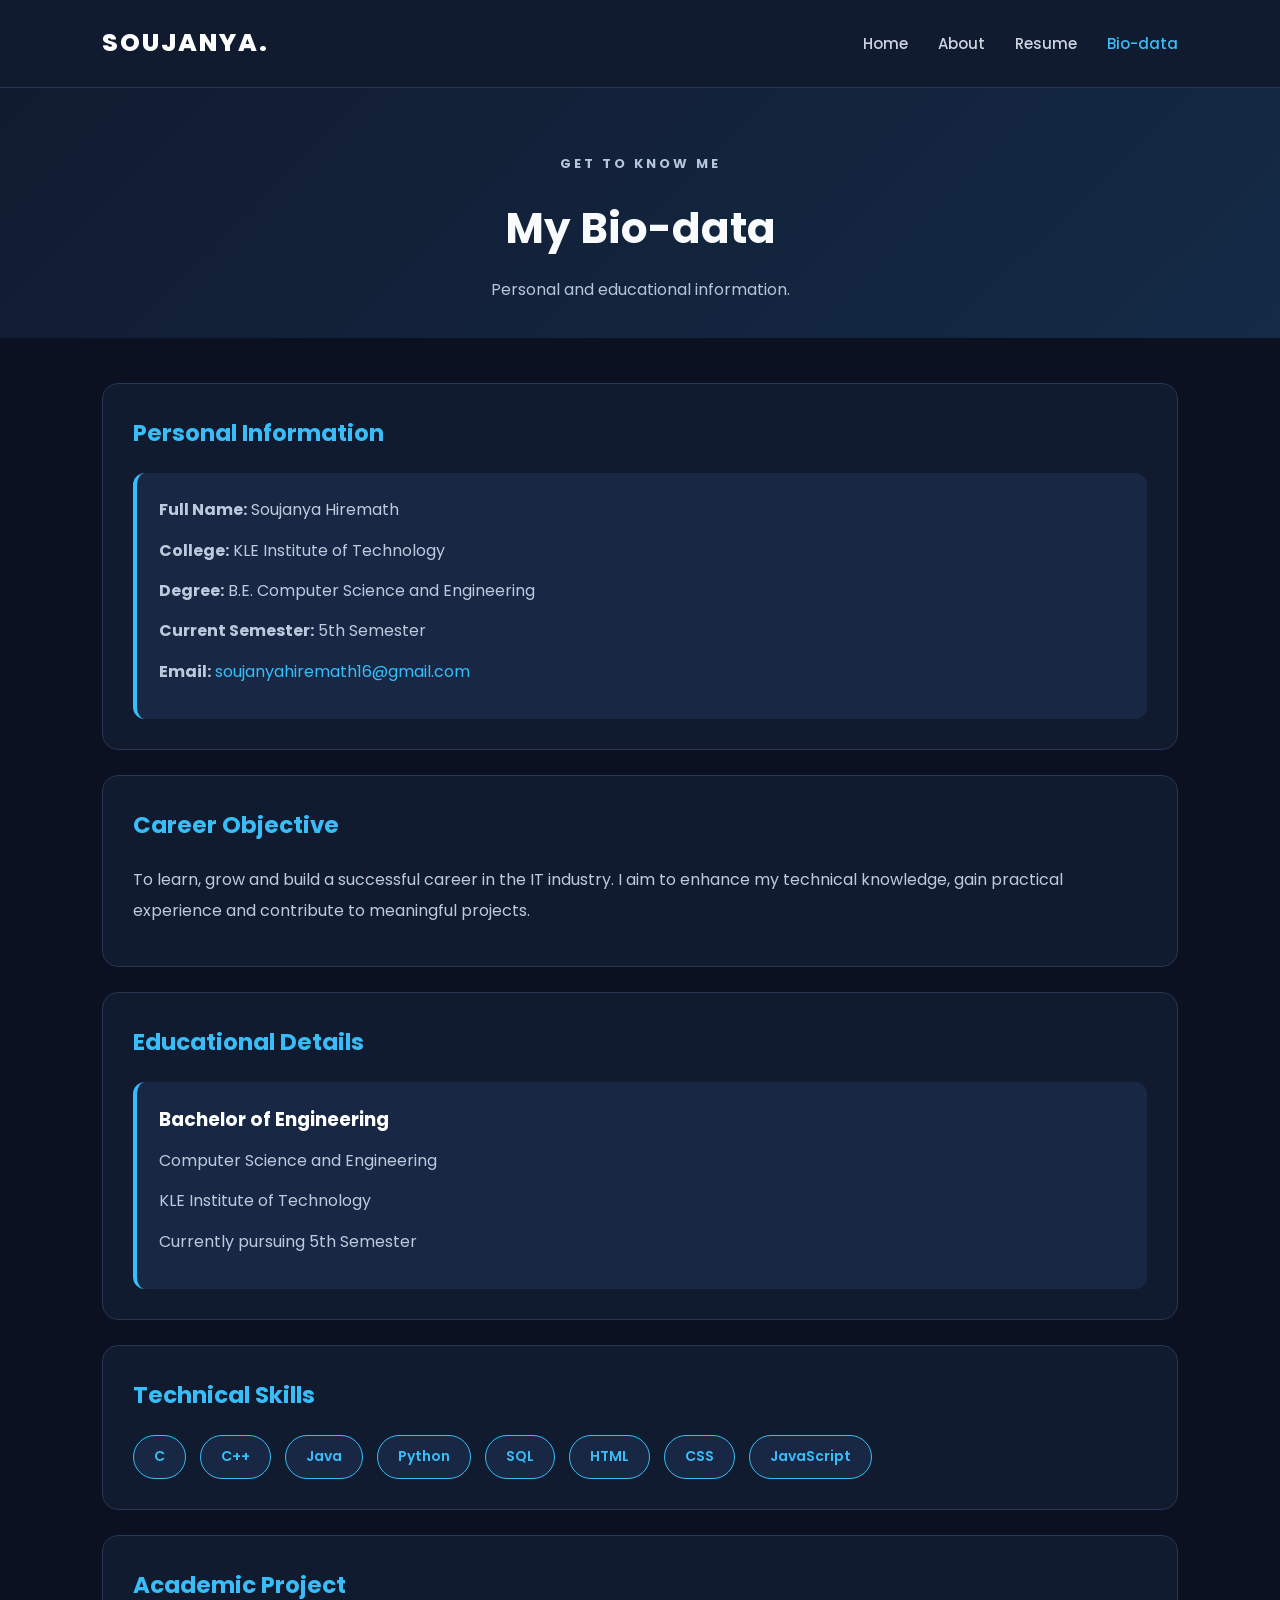
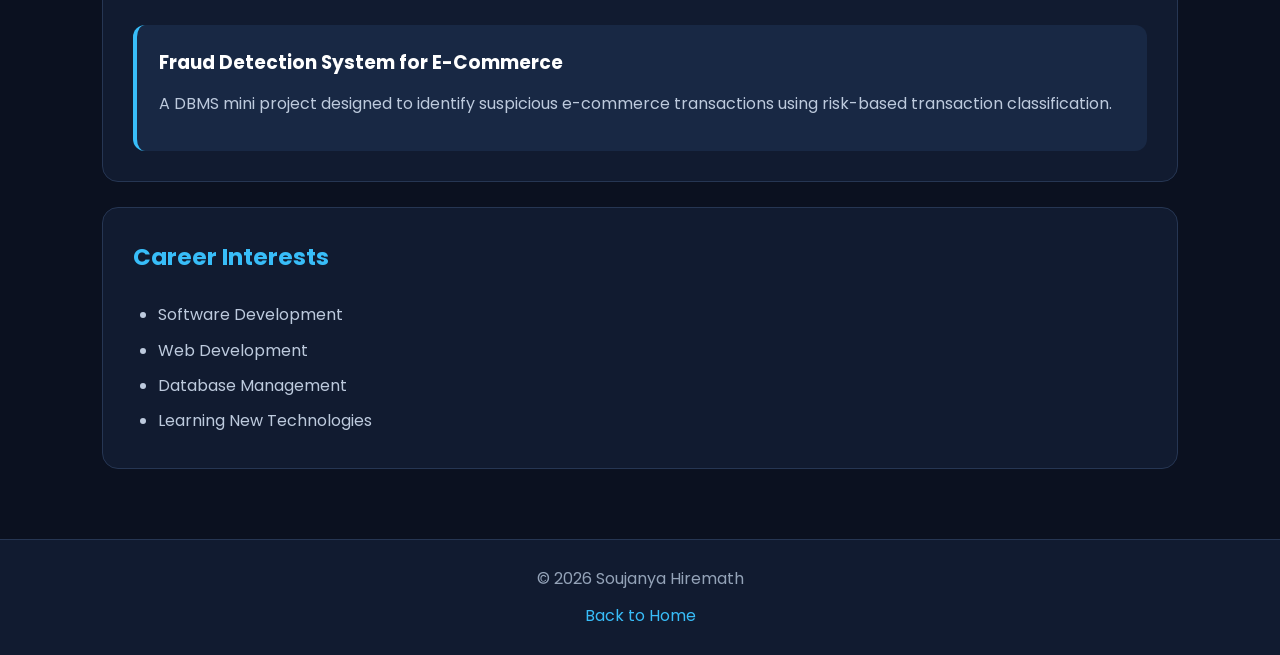
==== biodata.html @ b8db4fbe "Add files via upload" ====
<!DOCTYPE html>
<html lang="en">

<head>
    <meta charset="UTF-8">
    <meta name="viewport" content="width=device-width, initial-scale=1.0">

    <title>Bio-data | Soujanya Hiremath</title>

<link rel="stylesheet" href="style.css">
    <script src="script.js" defer></script>
</head>

<body>

    <!-- Navigation Bar -->
    <header>
        <nav class="navbar">

            <a href="index.html" class="logo">SOUJANYA.</a>

            <ul class="nav-links">
                <li><a href="index.html">Home</a></li>
                <li><a href="index.html#about">About</a></li>
                <li><a href="resume.html">Resume</a></li>
                <li><a href="biodata.html" class="active">Bio-data</a></li>
            </ul>

        </nav>
    </header>

    <!-- Page Heading -->
    <section class="resume-header">

        <p class="section-label">GET TO KNOW ME</p>

        <h1>My Bio-data</h1>

        <p>Personal and educational information.</p>

    </section>

    <!-- Main Content -->
    <main class="resume-container">

        <!-- Personal Information -->
        <section class="resume-section">

            <h2>Personal Information</h2>

            <div class="resume-card">

                <p><strong>Full Name:</strong> Soujanya Hiremath</p>

                <p><strong>College:</strong> KLE Institute of Technology</p>

                <p><strong>Degree:</strong> B.E. Computer Science and Engineering</p>

                <p><strong>Current Semester:</strong> 5th Semester</p>

                <p>
                    <strong>Email:</strong>
                    <a href="mailto:soujanyahiremath16@gmail.com">
                        soujanyahiremath16@gmail.com
                    </a>
                </p>

            </div>

        </section>

        <!-- Career Objective -->
        <section class="resume-section">

            <h2>Career Objective</h2>

            <p>
                To learn, grow and build a successful career in
                the IT industry. I aim to enhance my technical
                knowledge, gain practical experience and contribute
                to meaningful projects.
            </p>

        </section>

        <!-- Educational Details -->
        <section class="resume-section">

            <h2>Educational Details</h2>

            <div class="resume-card">

                <h3>Bachelor of Engineering</h3>

                <p>Computer Science and Engineering</p>

                <p>KLE Institute of Technology</p>

                <p>Currently pursuing 5th Semester</p>

            </div>

        </section>

        <!-- Technical Skills -->
        <section class="resume-section">

            <h2>Technical Skills</h2>

            <div class="skills-list">

                <span>C</span>
                <span>C++</span>
                <span>Java</span>
                <span>Python</span>
                <span>SQL</span>
                <span>HTML</span>
                <span>CSS</span>
                <span>JavaScript</span>

            </div>

        </section>

        <!-- Academic Project -->
        <section class="resume-section">

            <h2>Academic Project</h2>

            <div class="resume-card">

                <h3>Fraud Detection System for E-Commerce</h3>

                <p>
                    A DBMS mini project designed to identify
                    suspicious e-commerce transactions using
                    risk-based transaction classification.
                </p>

            </div>

        </section>

        <!-- Career Interest -->
        <section class="resume-section">

            <h2>Career Interests</h2>

            <ul class="strength-list">

                <li>Software Development</li>
                <li>Web Development</li>
                <li>Database Management</li>
                <li>Learning New Technologies</li>

            </ul>

        </section>

    </main>

    <!-- Footer -->
    <footer>

        <p>© 2026 Soujanya Hiremath</p>

        <a href="index.html">Back to Home</a>

    </footer>

</body>
</html>
---- style.css ----
@import url('https://fonts.googleapis.com/css2?family=Poppins:wght@300;400;500;600;700;800&display=swap');

* {
    margin: 0;
    padding: 0;
    box-sizing: border-box;
    font-family: 'Poppins', sans-serif;
    scroll-behavior: smooth;
}

body {
    background: #0b1120;
    color: #f8fafc;
    line-height: 1.7;
}

/* NAVIGATION */
.navbar {
    display: flex;
    justify-content: space-between;
    align-items: center;
    padding: 22px 8%;
    background: #111b30;
    border-bottom: 1px solid #263653;
    position: sticky;
    top: 0;
    z-index: 100;
}

.logo {
    color: #ffffff;
    font-size: 25px;
    font-weight: 800;
    letter-spacing: 2px;
    text-decoration: none;
}

.logo span {
    color: #38bdf8;
}

.nav-links {
    display: flex;
    gap: 30px;
    list-style: none;
}

.nav-links a {
    color: #cbd5e1;
    text-decoration: none;
    font-size: 15px;
    font-weight: 500;
    transition: 0.3s;
}

.nav-links a:hover,
.nav-links a.active {
    color: #38bdf8;
}

/* HOME PAGE */
.home {
    min-height: 85vh;
    padding: 75px 8%;
    display: flex;
    align-items: center;
    justify-content: space-between;
    gap: 60px;
}

.home-content {
    max-width: 650px;
}

.welcome,
.section-label {
    color: #38bdf8;
    font-size: 13px;
    font-weight: 700;
    letter-spacing: 3px;
    margin-bottom: 18px;
}

.home h1 {
    font-size: clamp(38px, 5vw, 58px);
    line-height: 1.2;
    margin-bottom: 20px;
}

.home h1 span {
    color: #38bdf8;
}

.home h3 {
    font-size: 20px;
    color: #cbd5e1;
    margin-bottom: 20px;
}

.intro {
    color: #aebdd0;
    line-height: 1.9;
    font-size: 15px;
}

.buttons {
    display: flex;
    flex-wrap: wrap;
    gap: 18px;
    margin-top: 30px;
}

.btn {
    display: inline-block;
    padding: 13px 25px;
    border-radius: 30px;
    font-weight: 600;
    text-decoration: none;
    transition: 0.3s;
}

.primary {
    background: #38bdf8;
    color: #08111f;
}

.secondary {
    border: 2px solid #38bdf8;
    color: #38bdf8;
}

.btn:hover {
    transform: translateY(-4px);
    box-shadow: 0 8px 25px #38bdf833;
}

.social-text {
    margin-top: 30px;
    color: #94a3b8;
    font-size: 14px;
}

/* PROFILE IMAGE */
.image-section {
    position: relative;
    width: 330px;
    height: 390px;
    flex-shrink: 0;
}

.image-background {
    position: absolute;
    inset: 0;
    background: linear-gradient(135deg, #38bdf8, #6366f1);
    border-radius: 25px;
    transform: rotate(7deg);
}

.profile-image {
    position: relative;
    width: 100%;
    height: 100%;
    object-fit: cover;
    border-radius: 25px;
    border: 5px solid white;
}

/* ABOUT SECTION */
.about {
    padding: 75px 8%;
    text-align: center;
    background: #111b30;
}

.about h2 {
    font-size: 36px;
    margin-bottom: 20px;
}

.about p:last-child {
    max-width: 750px;
    margin: auto;
    color: #b6c5d8;
    line-height: 1.9;
}

/* COMMON PAGE HEADINGS */
.resume-header {
    text-align: center;
    padding: 65px 8% 35px;
    background: linear-gradient(135deg, #111b30, #142a46);
}

.resume-header h1 {
    font-size: 42px;
    margin-bottom: 12px;
}

.resume-header p {
    color: #b6c5d8;
}

/* RESUME AND BIODATA CONTAINER */
.resume-container,
.biodata-container {
    width: 84%;
    max-width: 1100px;
    margin: 45px auto 70px;
}

/* SECTIONS */
.resume-section,
.biodata-card {
    background: #111b30;
    padding: 30px;
    margin-bottom: 25px;
    border: 1px solid #263653;
    border-radius: 16px;
    transition: 0.3s;
}

.resume-section:hover,
.biodata-card:hover {
    border-color: #38bdf8;
    transform: translateY(-3px);
}

.resume-section h2,
.biodata-card h2 {
    color: #38bdf8;
    font-size: 23px;
    margin-bottom: 20px;
}

.resume-section h3,
.biodata-card h3 {
    color: #ffffff;
    margin-bottom: 10px;
}

.resume-section p,
.biodata-card p {
    color: #bdcadd;
    line-height: 1.9;
    margin-bottom: 10px;
}

/* RESUME CARDS */
.resume-card {
    background: #182844;
    padding: 22px;
    border-radius: 12px;
    border-left: 4px solid #38bdf8;
}

.project-subtitle {
    color: #38bdf8 !important;
    font-weight: 600;
}

/* SKILLS */
.skills-list {
    display: flex;
    flex-wrap: wrap;
    gap: 14px;
}

.skills-list span {
    background: #182844;
    color: #38bdf8;
    border: 1px solid #38bdf8;
    padding: 9px 20px;
    border-radius: 25px;
    font-size: 14px;
    font-weight: 600;
}

/* STRENGTHS */
.strength-list {
    padding-left: 25px;
    color: #bdcadd;
    line-height: 2.2;
}

/* BIODATA TABLE */
.biodata-card table {
    width: 100%;
    border-collapse: collapse;
}

.biodata-card th,
.biodata-card td {
    padding: 14px;
    text-align: left;
    border-bottom: 1px solid #334155;
    color: #bdcadd;
}

.biodata-card th {
    color: #38bdf8;
}

/* LINKS */
.resume-section a,
.biodata-card a {
    color: #38bdf8;
    text-decoration: none;
}

.resume-section a:hover,
.biodata-card a:hover {
    text-decoration: underline;
}

/* FOOTER */
footer {
    background: #111b30;
    text-align: center;
    padding: 25px;
    border-top: 1px solid #263653;
    color: #94a3b8;
}

footer a {
    display: inline-block;
    margin-top: 10px;
    color: #38bdf8;
    text-decoration: none;
}

/* MOBILE RESPONSIVENESS */
@media (max-width: 768px) {

    .navbar {
        flex-direction: column;
        gap: 18px;
        padding: 20px 5%;
    }

    .nav-links {
        gap: 16px;
        flex-wrap: wrap;
        justify-content: center;
    }

    .home {
        flex-direction: column-reverse;
        text-align: center;
        padding: 55px 6%;
    }

    .home h1 {
        font-size: 38px;
    }

    .image-section {
        width: 250px;
        height: 300px;
    }

    .buttons {
        justify-content: center;
    }

    .resume-container,
    .biodata-container {
        width: 92%;
    }

    .resume-header h1 {
        font-size: 32px;
    }

    .resume-section,
    .biodata-card {
        padding: 20px;
        overflow-x: auto;
    }

    .biodata-card table {
        min-width: 450px;
    }
}
.profile-image {
    width: 190px;
    height: 190px;
    object-fit: cover;
    border-radius: 50%;
    border: 4px solid var(--accent2);
    display: block;
    margin: 100px auto 20px;
    box-shadow: 0 0 25px rgba(0, 212, 255, 0.25);
}
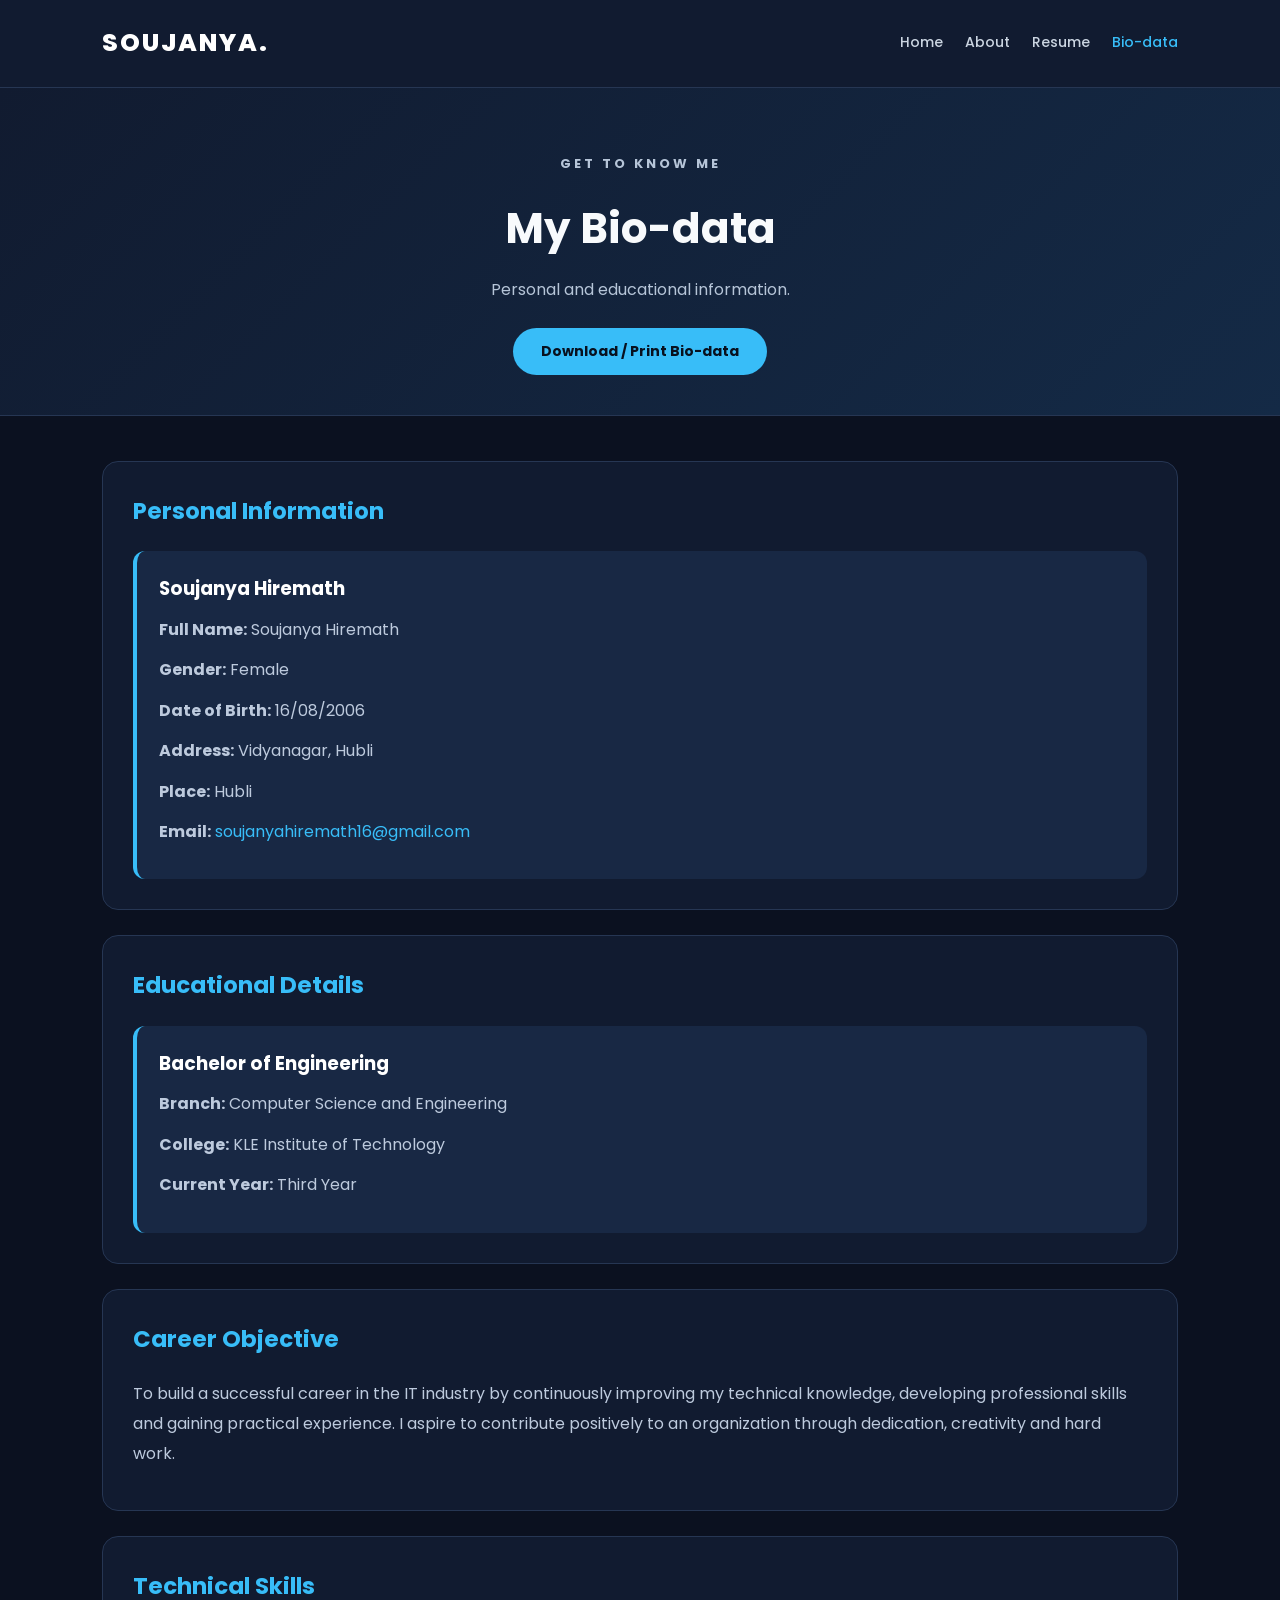
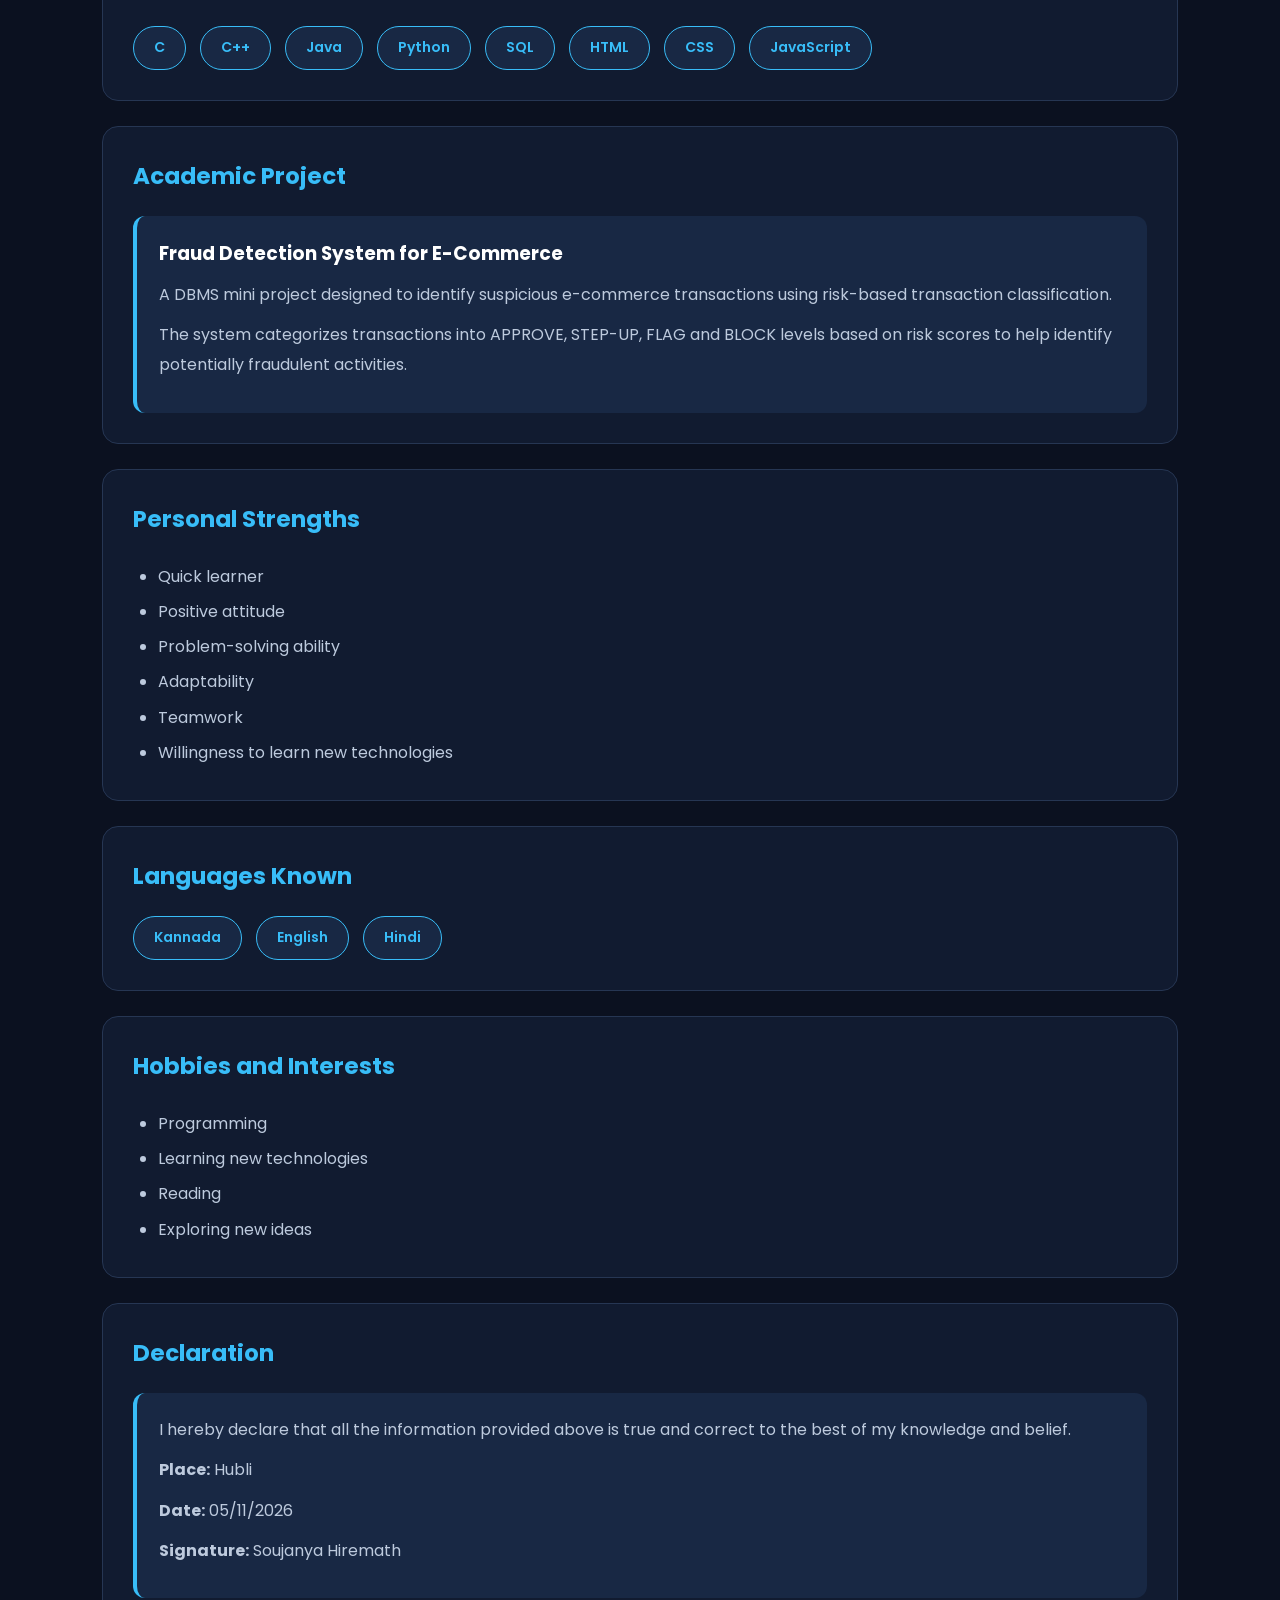
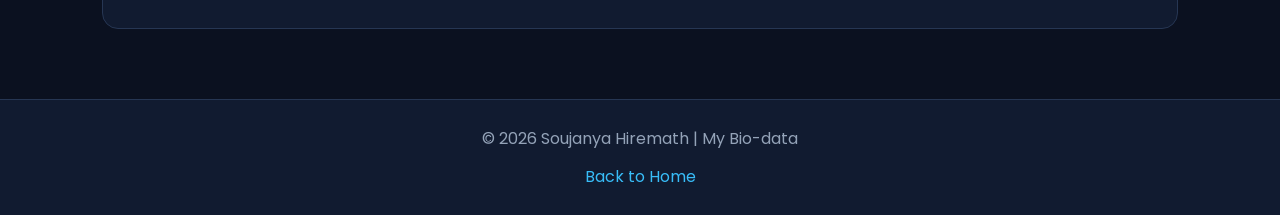
==== commit 8f1f3129: "Add files via upload" ====
--- a/biodata.html
+++ b/biodata.html
@@ -8,7 +8,7 @@
 
     <title>Bio-data | Soujanya Hiremath</title>
 
-<link rel="stylesheet" href="style.css">
+    <link rel="stylesheet" href="style.css">
     <script src="script.js" defer></script>
 </head>
 
@@ -16,18 +16,16 @@
 
     <!-- Navigation Bar -->
     <header>
-        <nav class="navbar">
-
-            <a href="index.html" class="logo">SOUJANYA.</a>
-
-            <ul class="nav-links">
-                <li><a href="index.html">Home</a></li>
-                <li><a href="index.html#about">About</a></li>
-                <li><a href="resume.html">Resume</a></li>
-                <li><a href="biodata.html" class="active">Bio-data</a></li>
-            </ul>
-
+
+        <a href="index.html" class="logo">SOUJANYA.</a>
+
+        <nav class="nav-links">
+            <a href="index.html">Home</a>
+            <a href="index.html#about">About</a>
+            <a href="resume.html">Resume</a>
+            <a href="biodata.html" class="active">Bio-data</a>
         </nav>
+
     </header>
 
     <!-- Page Heading -->
@@ -39,6 +37,10 @@
 
         <p>Personal and educational information.</p>
 
+        <button onclick="printDocument()">
+            Download / Print Bio-data
+        </button>
+
     </section>
 
     <!-- Main Content -->
@@ -51,13 +53,32 @@
 
             <div class="resume-card">
 
-                <p><strong>Full Name:</strong> Soujanya Hiremath</p>
-
-                <p><strong>College:</strong> KLE Institute of Technology</p>
-
-                <p><strong>Degree:</strong> B.E. Computer Science and Engineering</p>
-
-                <p><strong>Current Semester:</strong> 5th Semester</p>
+                <h3>Soujanya Hiremath</h3>
+
+                <p>
+                    <strong>Full Name:</strong>
+                    Soujanya Hiremath
+                </p>
+
+                <p>
+                    <strong>Gender:</strong>
+                    Female
+                </p>
+
+                <p>
+                    <strong>Date of Birth:</strong>
+                    16/08/2006
+                </p>
+
+                <p>
+                    <strong>Address:</strong>
+                    Vidyanagar, Hubli
+                </p>
+
+                <p>
+                    <strong>Place:</strong>
+                    Hubli
+                </p>
 
                 <p>
                     <strong>Email:</strong>
@@ -70,36 +91,47 @@
 
         </section>
 
+        <!-- Educational Details -->
+        <section class="resume-section">
+
+            <h2>Educational Details</h2>
+
+            <div class="resume-card">
+
+                <h3>Bachelor of Engineering</h3>
+
+                <p>
+                    <strong>Branch:</strong>
+                    Computer Science and Engineering
+                </p>
+
+                <p>
+                    <strong>College:</strong>
+                    KLE Institute of Technology
+                </p>
+
+                <p>
+                    <strong>Current Year:</strong>
+                    Third Year
+                </p>
+
+            </div>
+
+        </section>
+
         <!-- Career Objective -->
         <section class="resume-section">
 
             <h2>Career Objective</h2>
 
             <p>
-                To learn, grow and build a successful career in
-                the IT industry. I aim to enhance my technical
-                knowledge, gain practical experience and contribute
-                to meaningful projects.
+                To build a successful career in the IT industry
+                by continuously improving my technical knowledge,
+                developing professional skills and gaining
+                practical experience. I aspire to contribute
+                positively to an organization through dedication,
+                creativity and hard work.
             </p>
-
-        </section>
-
-        <!-- Educational Details -->
-        <section class="resume-section">
-
-            <h2>Educational Details</h2>
-
-            <div class="resume-card">
-
-                <h3>Bachelor of Engineering</h3>
-
-                <p>Computer Science and Engineering</p>
-
-                <p>KLE Institute of Technology</p>
-
-                <p>Currently pursuing 5th Semester</p>
-
-            </div>
 
         </section>
 
@@ -138,23 +170,95 @@
                     risk-based transaction classification.
                 </p>
 
-            </div>
-
-        </section>
-
-        <!-- Career Interest -->
-        <section class="resume-section">
-
-            <h2>Career Interests</h2>
+                <p>
+                    The system categorizes transactions into
+                    APPROVE, STEP-UP, FLAG and BLOCK levels
+                    based on risk scores to help identify
+                    potentially fraudulent activities.
+                </p>
+
+            </div>
+
+        </section>
+
+        <!-- Personal Strengths -->
+        <section class="resume-section">
+
+            <h2>Personal Strengths</h2>
 
             <ul class="strength-list">
 
-                <li>Software Development</li>
-                <li>Web Development</li>
-                <li>Database Management</li>
-                <li>Learning New Technologies</li>
+                <li>Quick learner</li>
+                <li>Positive attitude</li>
+                <li>Problem-solving ability</li>
+                <li>Adaptability</li>
+                <li>Teamwork</li>
+                <li>Willingness to learn new technologies</li>
 
             </ul>
+
+        </section>
+
+        <!-- Languages -->
+        <section class="resume-section">
+
+            <h2>Languages Known</h2>
+
+            <div class="skills-list">
+
+                <span>Kannada</span>
+                <span>English</span>
+                <span>Hindi</span>
+
+            </div>
+
+        </section>
+
+        <!-- Hobbies -->
+        <section class="resume-section">
+
+            <h2>Hobbies and Interests</h2>
+
+            <ul class="strength-list">
+
+                <li>Programming</li>
+                <li>Learning new technologies</li>
+                <li>Reading</li>
+                <li>Exploring new ideas</li>
+
+            </ul>
+
+        </section>
+
+        <!-- Declaration -->
+        <section class="resume-section">
+
+            <h2>Declaration</h2>
+
+            <div class="resume-card">
+
+                <p>
+                    I hereby declare that all the information
+                    provided above is true and correct to the
+                    best of my knowledge and belief.
+                </p>
+
+                <p>
+                    <strong>Place:</strong>
+                    Hubli
+                </p>
+
+                <p>
+                    <strong>Date:</strong>
+                    05/11/2026
+                </p>
+
+                <p>
+                    <strong>Signature:</strong>
+                    Soujanya Hiremath
+                </p>
+
+            </div>
 
         </section>
 
@@ -163,7 +267,7 @@
     <!-- Footer -->
     <footer>
 
-        <p>© 2026 Soujanya Hiremath</p>
+        <p>© 2026 Soujanya Hiremath | My Bio-data</p>
 
         <a href="index.html">Back to Home</a>
 
--- a/style.css
+++ b/style.css
@@ -1,5 +1,16 @@
 
 @import url('https://fonts.googleapis.com/css2?family=Poppins:wght@300;400;500;600;700;800&display=swap');
+
+:root {
+    --accent: #38bdf8;
+    --accent2: #6366f1;
+    --dark: #0b1120;
+    --card: #111b30;
+    --card-light: #182844;
+    --border: #263653;
+    --text: #f8fafc;
+    --muted: #bdcadd;
+}
 
 * {
     margin: 0;
@@ -10,56 +21,59 @@
 }
 
 body {
-    background: #0b1120;
-    color: #f8fafc;
+    background: var(--dark);
+    color: var(--text);
     line-height: 1.7;
 }
 
+html {
+    scroll-padding-top: 100px;
+}
+
 /* NAVIGATION */
-.navbar {
+
+header {
     display: flex;
     justify-content: space-between;
     align-items: center;
     padding: 22px 8%;
-    background: #111b30;
-    border-bottom: 1px solid #263653;
+    background: var(--card);
+    border-bottom: 1px solid var(--border);
     position: sticky;
     top: 0;
     z-index: 100;
 }
 
 .logo {
-    color: #ffffff;
+    color: white;
     font-size: 25px;
     font-weight: 800;
     letter-spacing: 2px;
     text-decoration: none;
 }
 
-.logo span {
-    color: #38bdf8;
-}
-
 .nav-links {
     display: flex;
-    gap: 30px;
+    gap: 22px;
+    flex-wrap: wrap;
     list-style: none;
 }
 
 .nav-links a {
     color: #cbd5e1;
     text-decoration: none;
-    font-size: 15px;
+    font-size: 14px;
     font-weight: 500;
     transition: 0.3s;
 }
 
 .nav-links a:hover,
 .nav-links a.active {
-    color: #38bdf8;
-}
-
-/* HOME PAGE */
+    color: var(--accent);
+}
+
+/* HOME */
+
 .home {
     min-height: 85vh;
     padding: 75px 8%;
@@ -75,7 +89,7 @@
 
 .welcome,
 .section-label {
-    color: #38bdf8;
+    color: var(--accent);
     font-size: 13px;
     font-weight: 700;
     letter-spacing: 3px;
@@ -89,7 +103,7 @@
 }
 
 .home h1 span {
-    color: #38bdf8;
+    color: var(--accent);
 }
 
 .home h3 {
@@ -121,13 +135,13 @@
 }
 
 .primary {
-    background: #38bdf8;
+    background: var(--accent);
     color: #08111f;
 }
 
 .secondary {
-    border: 2px solid #38bdf8;
-    color: #38bdf8;
+    border: 2px solid var(--accent);
+    color: var(--accent);
 }
 
 .btn:hover {
@@ -142,6 +156,7 @@
 }
 
 /* PROFILE IMAGE */
+
 .image-section {
     position: relative;
     width: 330px;
@@ -152,7 +167,7 @@
 .image-background {
     position: absolute;
     inset: 0;
-    background: linear-gradient(135deg, #38bdf8, #6366f1);
+    background: linear-gradient(135deg, var(--accent), var(--accent2));
     border-radius: 25px;
     transform: rotate(7deg);
 }
@@ -166,11 +181,12 @@
     border: 5px solid white;
 }
 
-/* ABOUT SECTION */
+/* ABOUT */
+
 .about {
     padding: 75px 8%;
     text-align: center;
-    background: #111b30;
+    background: var(--card);
 }
 
 .about h2 {
@@ -178,18 +194,114 @@
     margin-bottom: 20px;
 }
 
-.about p:last-child {
+.about > p:not(.section-label) {
     max-width: 750px;
     margin: auto;
     color: #b6c5d8;
     line-height: 1.9;
 }
 
-/* COMMON PAGE HEADINGS */
+.about-list {
+    list-style: none;
+    margin-top: 25px;
+    color: var(--muted);
+}
+
+.about-list li {
+    margin: 10px 0;
+}
+
+/* GENERAL SECTIONS */
+
+section:not(.home):not(.resume-header):not(.resume-section) {
+    padding: 75px 8%;
+    min-height: 45vh;
+}
+
+.section-title {
+    font-size: 36px;
+    margin-bottom: 30px;
+}
+
+.section-title span {
+    color: var(--accent);
+}
+
+/* CARDS */
+
+.grid {
+    display: grid;
+    grid-template-columns: repeat(auto-fit, minmax(240px, 1fr));
+    gap: 22px;
+}
+
+.card {
+    background: var(--card);
+    padding: 26px;
+    border-radius: 16px;
+    border: 1px solid var(--border);
+    transition: 0.3s;
+}
+
+.card:hover {
+    transform: translateY(-6px);
+    border-color: var(--accent);
+}
+
+.card h3 {
+    color: var(--accent);
+    margin-bottom: 12px;
+}
+
+.card p {
+    color: var(--muted);
+}
+
+.education-card {
+    max-width: 750px;
+}
+
+.tags {
+    display: flex;
+    flex-wrap: wrap;
+    gap: 9px;
+    margin-top: 18px;
+}
+
+.tags span {
+    font-size: 12px;
+    padding: 5px 13px;
+    border-radius: 20px;
+    background: #202d50;
+    color: var(--accent);
+}
+
+/* CONTACT */
+
+.contact-links {
+    display: flex;
+    flex-direction: column;
+    gap: 15px;
+    margin-top: 20px;
+}
+
+.contact-links a {
+    color: var(--accent);
+    overflow-wrap: anywhere;
+    text-decoration: none;
+}
+
+.contact-links a:hover {
+    color: white;
+}
+
+/* RESUME AND BIODATA HEADER */
+
 .resume-header {
     text-align: center;
-    padding: 65px 8% 35px;
+    padding: 65px 8% 40px;
     background: linear-gradient(135deg, #111b30, #142a46);
+    border-bottom: 1px solid var(--border);
 }
 
 .resume-header h1 {
@@ -201,7 +313,26 @@
     color: #b6c5d8;
 }
 
-/* RESUME AND BIODATA CONTAINER */
+.resume-header button {
+    margin-top: 25px;
+    padding: 13px 28px;
+    border: none;
+    border-radius: 30px;
+    background: var(--accent);
+    color: #08111f;
+    font-size: 14px;
+    font-weight: 700;
+    cursor: pointer;
+    transition: 0.3s;
+}
+
+.resume-header button:hover {
+    background: white;
+    transform: translateY(-3px);
+}
+
+/* CONTENT */
+
 .resume-container,
 .biodata-container {
     width: 84%;
@@ -209,57 +340,58 @@
     margin: 45px auto 70px;
 }
 
-/* SECTIONS */
 .resume-section,
 .biodata-card {
-    background: #111b30;
+    background: var(--card);
     padding: 30px;
     margin-bottom: 25px;
-    border: 1px solid #263653;
+    border: 1px solid var(--border);
     border-radius: 16px;
     transition: 0.3s;
 }
 
 .resume-section:hover,
 .biodata-card:hover {
-    border-color: #38bdf8;
+    border-color: var(--accent);
     transform: translateY(-3px);
 }
 
 .resume-section h2,
 .biodata-card h2 {
-    color: #38bdf8;
+    color: var(--accent);
     font-size: 23px;
     margin-bottom: 20px;
 }
 
 .resume-section h3,
 .biodata-card h3 {
-    color: #ffffff;
+    color: white;
     margin-bottom: 10px;
 }
 
 .resume-section p,
 .biodata-card p {
-    color: #bdcadd;
+    color: var(--muted);
     line-height: 1.9;
     margin-bottom: 10px;
 }
 
 /* RESUME CARDS */
+
 .resume-card {
-    background: #182844;
+    background: var(--card-light);
     padding: 22px;
     border-radius: 12px;
-    border-left: 4px solid #38bdf8;
+    border-left: 4px solid var(--accent);
 }
 
 .project-subtitle {
-    color: #38bdf8 !important;
+    color: var(--accent) !important;
     font-weight: 600;
 }
 
 /* SKILLS */
+
 .skills-list {
     display: flex;
     flex-wrap: wrap;
@@ -267,9 +399,9 @@
 }
 
 .skills-list span {
-    background: #182844;
-    color: #38bdf8;
-    border: 1px solid #38bdf8;
+    background: var(--card-light);
+    color: var(--accent);
+    border: 1px solid var(--accent);
     padding: 9px 20px;
     border-radius: 25px;
     font-size: 14px;
@@ -277,86 +409,81 @@
 }
 
 /* STRENGTHS */
+
 .strength-list {
     padding-left: 25px;
-    color: #bdcadd;
+    color: var(--muted);
     line-height: 2.2;
 }
 
-/* BIODATA TABLE */
-.biodata-card table {
-    width: 100%;
-    border-collapse: collapse;
-}
-
-.biodata-card th,
-.biodata-card td {
-    padding: 14px;
-    text-align: left;
-    border-bottom: 1px solid #334155;
-    color: #bdcadd;
-}
-
-.biodata-card th {
-    color: #38bdf8;
-}
-
 /* LINKS */
+
 .resume-section a,
 .biodata-card a {
-    color: #38bdf8;
+    color: var(--accent);
     text-decoration: none;
-}
-
-.resume-section a:hover,
-.biodata-card a:hover {
-    text-decoration: underline;
+    overflow-wrap: anywhere;
 }
 
 /* FOOTER */
+
 footer {
-    background: #111b30;
+    background: var(--card);
     text-align: center;
     padding: 25px;
-    border-top: 1px solid #263653;
+    border-top: 1px solid var(--border);
     color: #94a3b8;
 }
 
 footer a {
     display: inline-block;
     margin-top: 10px;
-    color: #38bdf8;
+    color: var(--accent);
     text-decoration: none;
 }
 
-/* MOBILE RESPONSIVENESS */
+/* RESPONSIVE */
+
+@media (max-width: 850px) {
+    .home {
+        flex-direction: column-reverse;
+        text-align: center;
+    }
+
+    .home-content {
+        display: flex;
+        flex-direction: column;
+        align-items: center;
+    }
+
+    .image-section {
+        width: 280px;
+        height: 330px;
+    }
+}
+
 @media (max-width: 768px) {
-
-    .navbar {
+    header {
         flex-direction: column;
         gap: 18px;
         padding: 20px 5%;
     }
 
     .nav-links {
-        gap: 16px;
-        flex-wrap: wrap;
+        gap: 12px;
         justify-content: center;
     }
 
+    .nav-links a {
+        font-size: 13px;
+    }
+
     .home {
-        flex-direction: column-reverse;
-        text-align: center;
         padding: 55px 6%;
     }
 
     .home h1 {
         font-size: 38px;
-    }
-
-    .image-section {
-        width: 250px;
-        height: 300px;
     }
 
     .buttons {
@@ -372,23 +499,65 @@
         font-size: 32px;
     }
 
-    .resume-section,
-    .biodata-card {
+    .resume-section {
         padding: 20px;
-        overflow-x: auto;
-    }
-
-    .biodata-card table {
-        min-width: 450px;
-    }
-}
-.profile-image {
-    width: 190px;
-    height: 190px;
-    object-fit: cover;
-    border-radius: 50%;
-    border: 4px solid var(--accent2);
-    display: block;
-    margin: 100px auto 20px;
-    box-shadow: 0 0 25px rgba(0, 212, 255, 0.25);
-}+    }
+
+    section:not(.home):not(.resume-header):not(.resume-section) {
+        padding: 65px 6%;
+    }
+}
+
+/* PRINT */
+
+@media print {
+    body {
+        background: white;
+        color: black;
+    }
+
+    header,
+    footer,
+    .resume-header button {
+        display: none !important;
+    }
+
+    .resume-header {
+        background: white;
+        color: black;
+    }
+
+    .resume-header h1,
+    .resume-header p,
+    .resume-section h2,
+    .resume-section h3,
+    .resume-section p,
+    .resume-section li {
+        color: black !important;
+    }
+
+    .resume-container {
+        width: 100%;
+        max-width: 100%;
+        margin: 10px auto;
+    }
+
+    .resume-section {
+        background: white;
+        border: 1px solid #ccc;
+        box-shadow: none;
+        transform: none;
+        padding: 18px;
+        break-inside: avoid;
+    }
+
+    .resume-card {
+        background: #f5f5f5;
+    }
+
+    .skills-list span {
+        color: black;
+        background: white;
+        border: 1px solid #888;
+    }
+}
